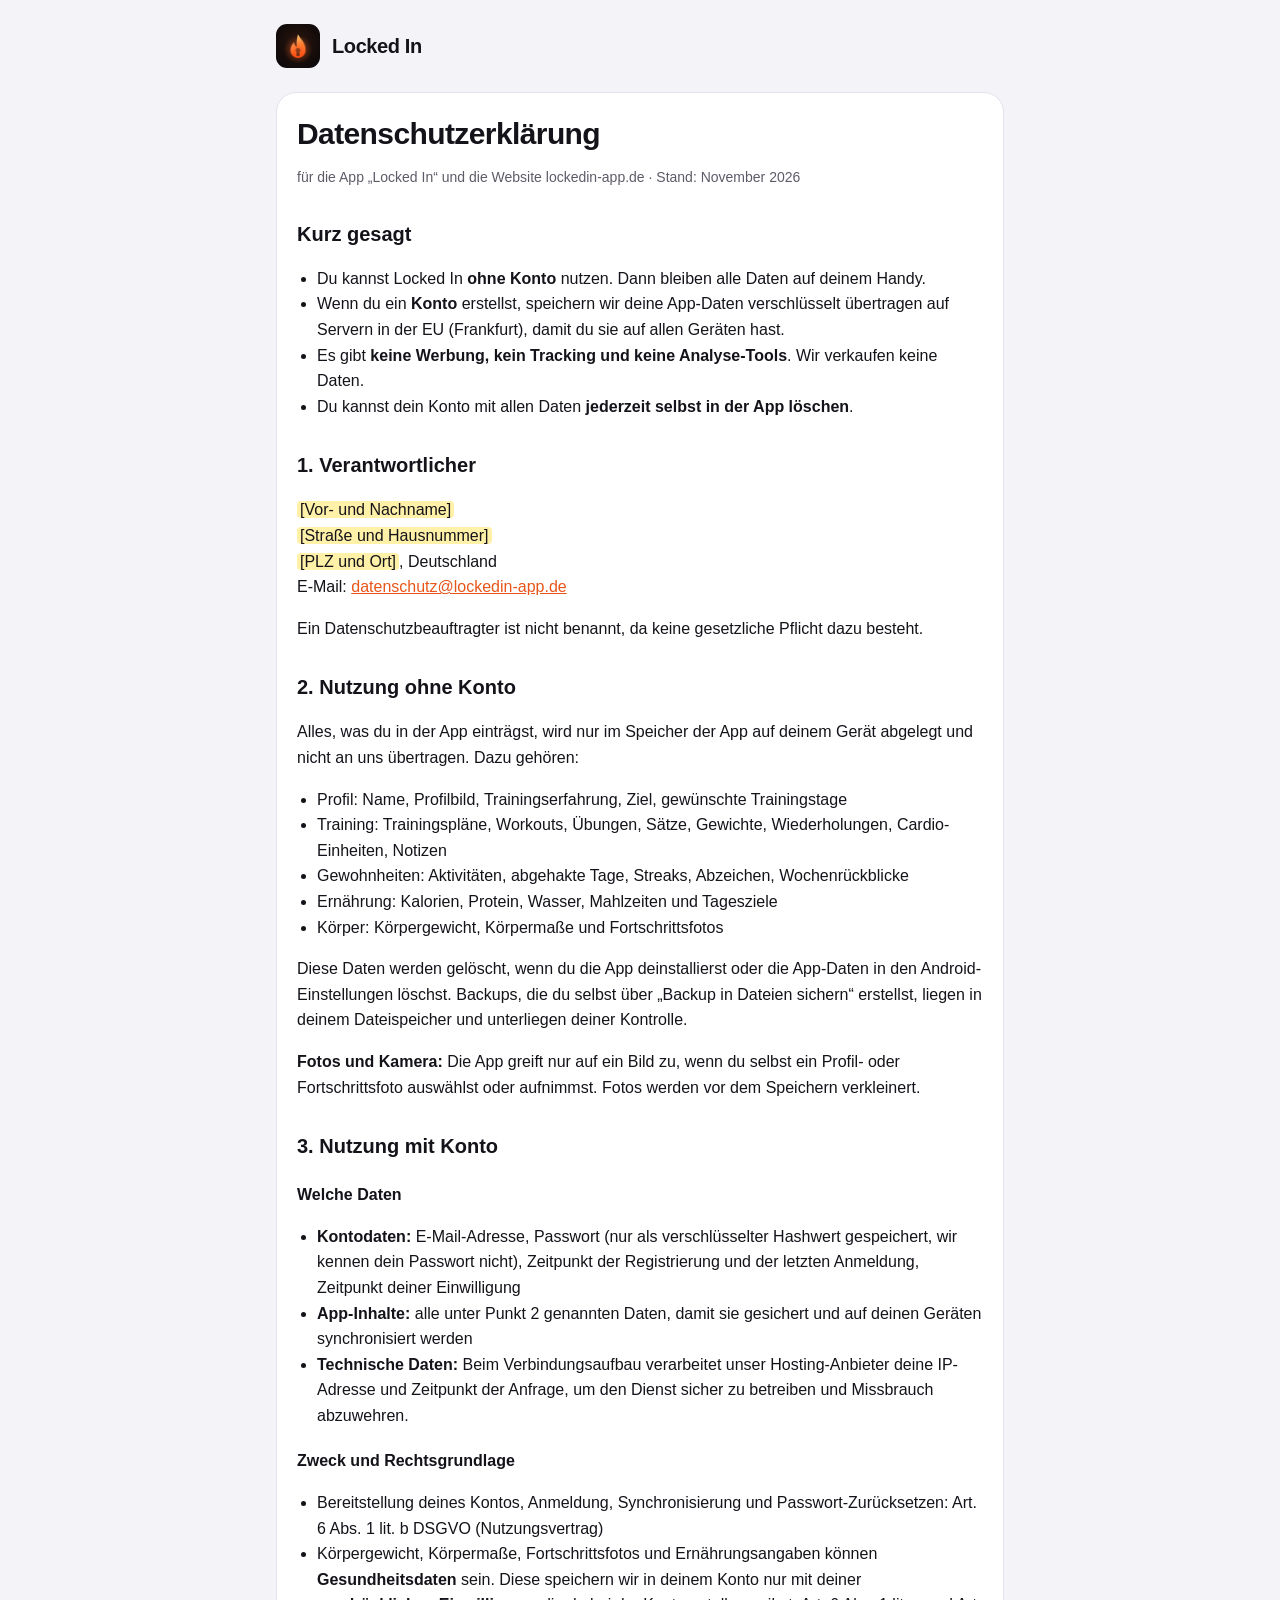
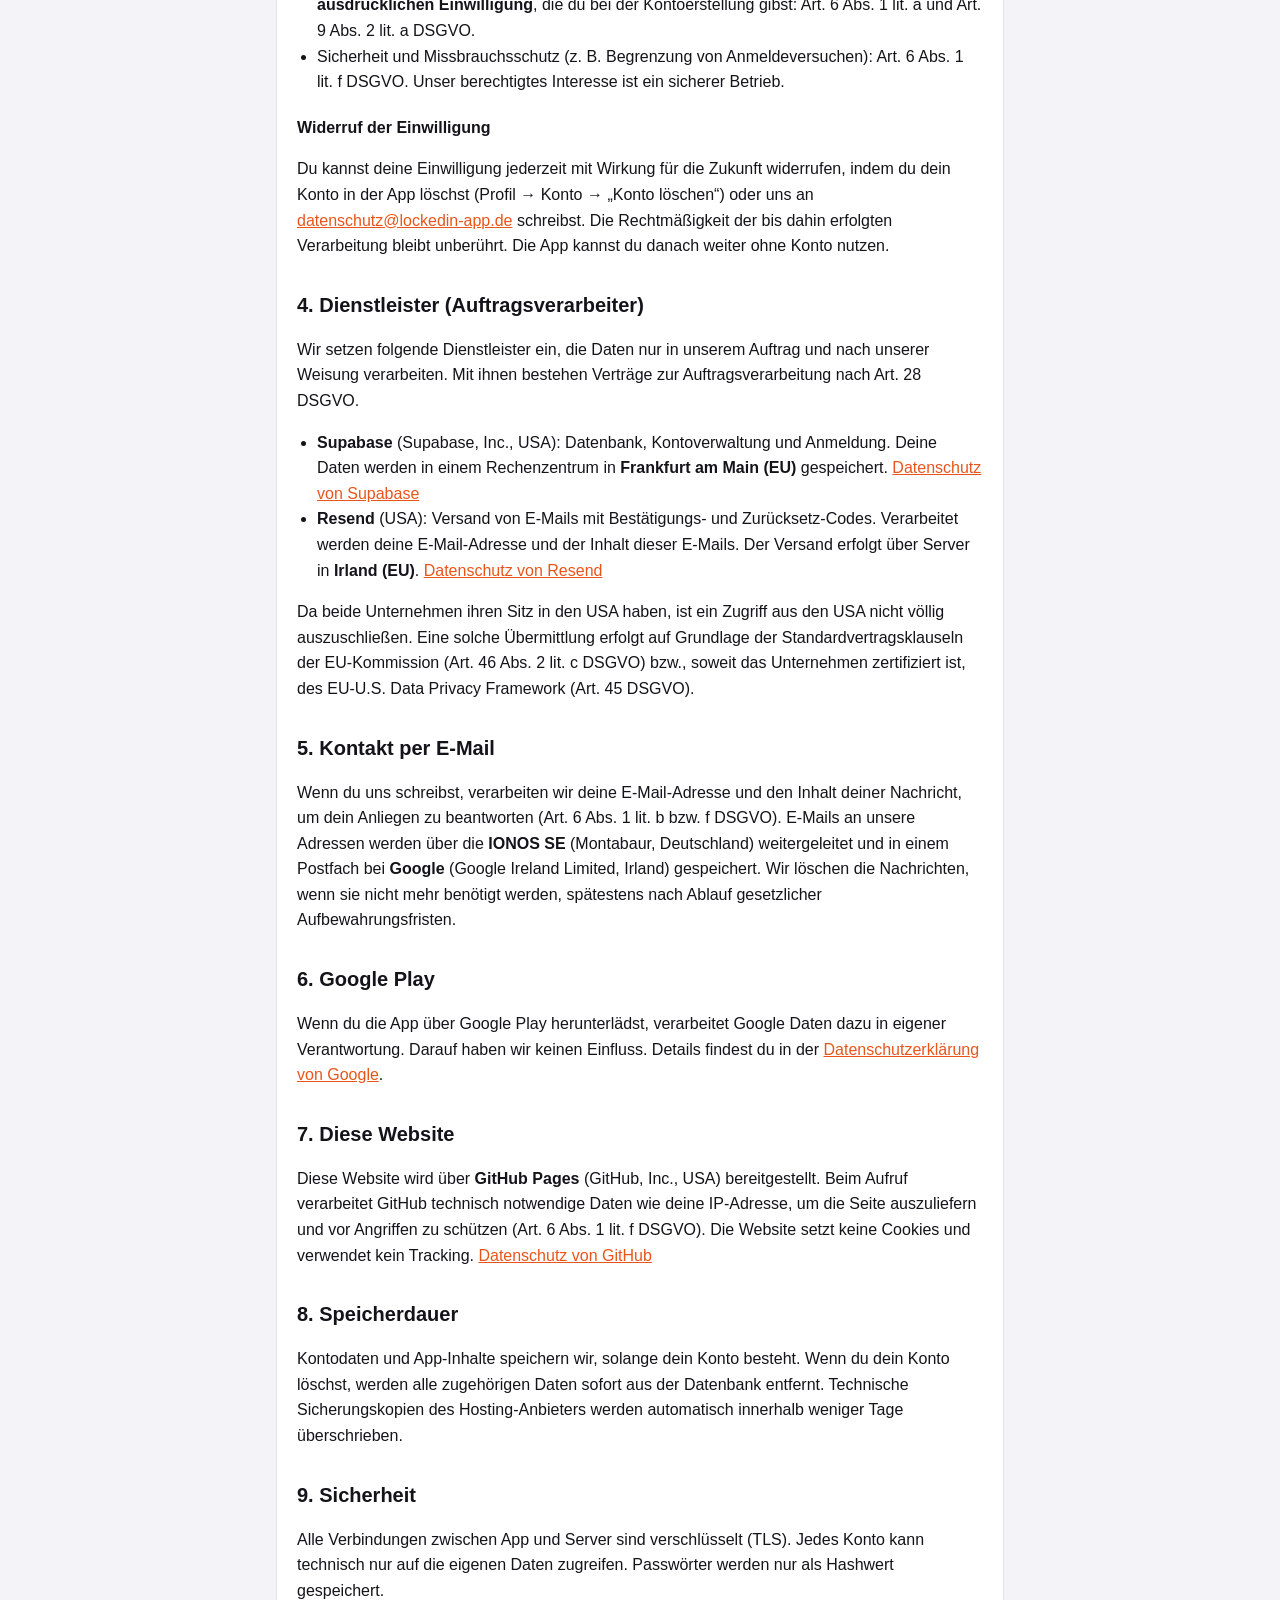
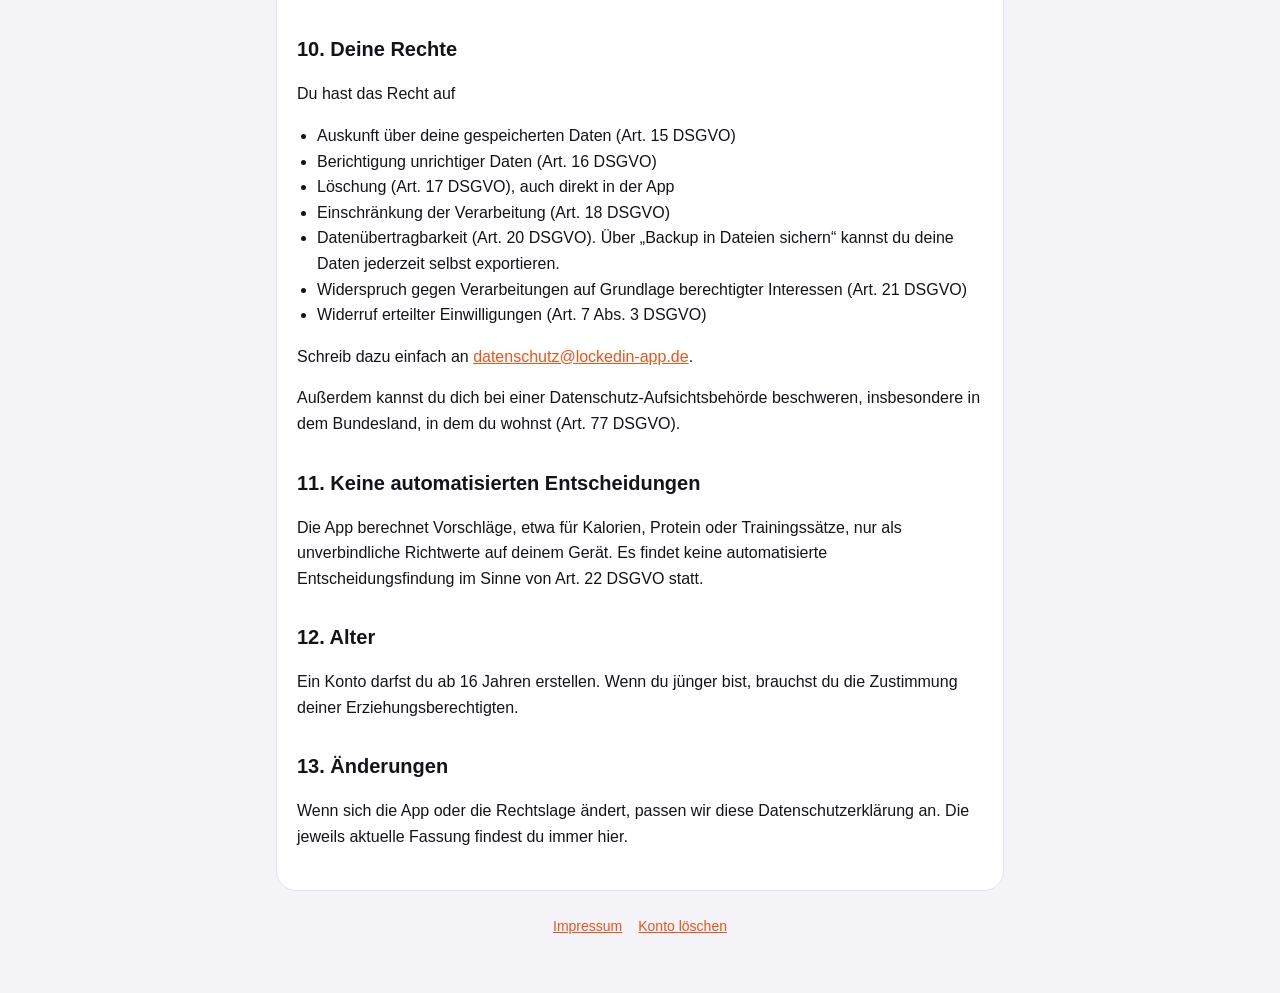
==== datenschutz/index.html @ aaf6aa4f "Add files via upload" ====
<!doctype html>
<html lang="de">
<head>
<meta charset="utf-8">
<meta name="viewport" content="width=device-width,initial-scale=1">
<title>Datenschutz · Locked In</title>
<link rel="icon" href="/icon.png">
<link rel="stylesheet" href="/style.css">
</head>
<body>
<div class="wrap">
<header><img src="/icon.png" alt=""><a href="/">Locked In</a></header>
<main>
  <h1>Datenschutzerklärung</h1>
  <p class="muted">für die App „Locked In“ und die Website lockedin-app.de · Stand: November 2026</p>

  <h2>Kurz gesagt</h2>
  <ul>
    <li>Du kannst Locked In <b>ohne Konto</b> nutzen. Dann bleiben alle Daten auf deinem Handy.</li>
    <li>Wenn du ein <b>Konto</b> erstellst, speichern wir deine App-Daten verschlüsselt übertragen auf Servern in der EU (Frankfurt), damit du sie auf allen Geräten hast.</li>
    <li>Es gibt <b>keine Werbung, kein Tracking und keine Analyse-Tools</b>. Wir verkaufen keine Daten.</li>
    <li>Du kannst dein Konto mit allen Daten <b>jederzeit selbst in der App löschen</b>.</li>
  </ul>

  <h2>1. Verantwortlicher</h2>
  <p>
    <mark>[Vor- und Nachname]</mark><br>
    <mark>[Straße und Hausnummer]</mark><br>
    <mark>[PLZ und Ort]</mark>, Deutschland<br>
    E-Mail: <a href="mailto:datenschutz@lockedin-app.de">datenschutz@lockedin-app.de</a>
  </p>
  <p>Ein Datenschutzbeauftragter ist nicht benannt, da keine gesetzliche Pflicht dazu besteht.</p>

  <h2>2. Nutzung ohne Konto</h2>
  <p>Alles, was du in der App einträgst, wird nur im Speicher der App auf deinem Gerät abgelegt und nicht an uns übertragen. Dazu gehören:</p>
  <ul>
    <li>Profil: Name, Profilbild, Trainingserfahrung, Ziel, gewünschte Trainingstage</li>
    <li>Training: Trainingspläne, Workouts, Übungen, Sätze, Gewichte, Wiederholungen, Cardio-Einheiten, Notizen</li>
    <li>Gewohnheiten: Aktivitäten, abgehakte Tage, Streaks, Abzeichen, Wochenrückblicke</li>
    <li>Ernährung: Kalorien, Protein, Wasser, Mahlzeiten und Tagesziele</li>
    <li>Körper: Körpergewicht, Körpermaße und Fortschrittsfotos</li>
  </ul>
  <p>Diese Daten werden gelöscht, wenn du die App deinstallierst oder die App-Daten in den Android-Einstellungen löschst. Backups, die du selbst über „Backup in Dateien sichern“ erstellst, liegen in deinem Dateispeicher und unterliegen deiner Kontrolle.</p>
  <p><b>Fotos und Kamera:</b> Die App greift nur auf ein Bild zu, wenn du selbst ein Profil- oder Fortschrittsfoto auswählst oder aufnimmst. Fotos werden vor dem Speichern verkleinert.</p>

  <h2>3. Nutzung mit Konto</h2>
  <h3>Welche Daten</h3>
  <ul>
    <li><b>Kontodaten:</b> E-Mail-Adresse, Passwort (nur als verschlüsselter Hashwert gespeichert, wir kennen dein Passwort nicht), Zeitpunkt der Registrierung und der letzten Anmeldung, Zeitpunkt deiner Einwilligung</li>
    <li><b>App-Inhalte:</b> alle unter Punkt 2 genannten Daten, damit sie gesichert und auf deinen Geräten synchronisiert werden</li>
    <li><b>Technische Daten:</b> Beim Verbindungsaufbau verarbeitet unser Hosting-Anbieter deine IP-Adresse und Zeitpunkt der Anfrage, um den Dienst sicher zu betreiben und Missbrauch abzuwehren.</li>
  </ul>
  <h3>Zweck und Rechtsgrundlage</h3>
  <ul>
    <li>Bereitstellung deines Kontos, Anmeldung, Synchronisierung und Passwort-Zurücksetzen: Art. 6 Abs. 1 lit. b DSGVO (Nutzungsvertrag)</li>
    <li>Körpergewicht, Körpermaße, Fortschrittsfotos und Ernährungsangaben können <b>Gesundheitsdaten</b> sein. Diese speichern wir in deinem Konto nur mit deiner <b>ausdrücklichen Einwilligung</b>, die du bei der Kontoerstellung gibst: Art. 6 Abs. 1 lit. a und Art. 9 Abs. 2 lit. a DSGVO.</li>
    <li>Sicherheit und Missbrauchsschutz (z. B. Begrenzung von Anmeldeversuchen): Art. 6 Abs. 1 lit. f DSGVO. Unser berechtigtes Interesse ist ein sicherer Betrieb.</li>
  </ul>
  <h3>Widerruf der Einwilligung</h3>
  <p>Du kannst deine Einwilligung jederzeit mit Wirkung für die Zukunft widerrufen, indem du dein Konto in der App löschst (Profil → Konto → „Konto löschen“) oder uns an <a href="mailto:datenschutz@lockedin-app.de">datenschutz@lockedin-app.de</a> schreibst. Die Rechtmäßigkeit der bis dahin erfolgten Verarbeitung bleibt unberührt. Die App kannst du danach weiter ohne Konto nutzen.</p>

  <h2>4. Dienstleister (Auftragsverarbeiter)</h2>
  <p>Wir setzen folgende Dienstleister ein, die Daten nur in unserem Auftrag und nach unserer Weisung verarbeiten. Mit ihnen bestehen Verträge zur Auftragsverarbeitung nach Art. 28 DSGVO.</p>
  <ul>
    <li><b>Supabase</b> (Supabase, Inc., USA): Datenbank, Kontoverwaltung und Anmeldung. Deine Daten werden in einem Rechenzentrum in <b>Frankfurt am Main (EU)</b> gespeichert. <a href="https://supabase.com/privacy" target="_blank" rel="noopener">Datenschutz von Supabase</a></li>
    <li><b>Resend</b> (USA): Versand von E-Mails mit Bestätigungs- und Zurücksetz-Codes. Verarbeitet werden deine E-Mail-Adresse und der Inhalt dieser E-Mails. Der Versand erfolgt über Server in <b>Irland (EU)</b>. <a href="https://resend.com/legal/privacy-policy" target="_blank" rel="noopener">Datenschutz von Resend</a></li>
  </ul>
  <p>Da beide Unternehmen ihren Sitz in den USA haben, ist ein Zugriff aus den USA nicht völlig auszuschließen. Eine solche Übermittlung erfolgt auf Grundlage der Standardvertragsklauseln der EU-Kommission (Art. 46 Abs. 2 lit. c DSGVO) bzw., soweit das Unternehmen zertifiziert ist, des EU-U.S. Data Privacy Framework (Art. 45 DSGVO).</p>

  <h2>5. Kontakt per E-Mail</h2>
  <p>Wenn du uns schreibst, verarbeiten wir deine E-Mail-Adresse und den Inhalt deiner Nachricht, um dein Anliegen zu beantworten (Art. 6 Abs. 1 lit. b bzw. f DSGVO). E-Mails an unsere Adressen werden über die <b>IONOS SE</b> (Montabaur, Deutschland) weitergeleitet und in einem Postfach bei <b>Google</b> (Google Ireland Limited, Irland) gespeichert. Wir löschen die Nachrichten, wenn sie nicht mehr benötigt werden, spätestens nach Ablauf gesetzlicher Aufbewahrungsfristen.</p>

  <h2>6. Google Play</h2>
  <p>Wenn du die App über Google Play herunterlädst, verarbeitet Google Daten dazu in eigener Verantwortung. Darauf haben wir keinen Einfluss. Details findest du in der <a href="https://policies.google.com/privacy" target="_blank" rel="noopener">Datenschutzerklärung von Google</a>.</p>

  <h2>7. Diese Website</h2>
  <p>Diese Website wird über <b>GitHub Pages</b> (GitHub, Inc., USA) bereitgestellt. Beim Aufruf verarbeitet GitHub technisch notwendige Daten wie deine IP-Adresse, um die Seite auszuliefern und vor Angriffen zu schützen (Art. 6 Abs. 1 lit. f DSGVO). Die Website setzt keine Cookies und verwendet kein Tracking. <a href="https://docs.github.com/de/site-policy/privacy-policies/github-general-privacy-statement" target="_blank" rel="noopener">Datenschutz von GitHub</a></p>

  <h2>8. Speicherdauer</h2>
  <p>Kontodaten und App-Inhalte speichern wir, solange dein Konto besteht. Wenn du dein Konto löschst, werden alle zugehörigen Daten sofort aus der Datenbank entfernt. Technische Sicherungskopien des Hosting-Anbieters werden automatisch innerhalb weniger Tage überschrieben.</p>

  <h2>9. Sicherheit</h2>
  <p>Alle Verbindungen zwischen App und Server sind verschlüsselt (TLS). Jedes Konto kann technisch nur auf die eigenen Daten zugreifen. Passwörter werden nur als Hashwert gespeichert.</p>

  <h2>10. Deine Rechte</h2>
  <p>Du hast das Recht auf</p>
  <ul>
    <li>Auskunft über deine gespeicherten Daten (Art. 15 DSGVO)</li>
    <li>Berichtigung unrichtiger Daten (Art. 16 DSGVO)</li>
    <li>Löschung (Art. 17 DSGVO), auch direkt in der App</li>
    <li>Einschränkung der Verarbeitung (Art. 18 DSGVO)</li>
    <li>Datenübertragbarkeit (Art. 20 DSGVO). Über „Backup in Dateien sichern“ kannst du deine Daten jederzeit selbst exportieren.</li>
    <li>Widerspruch gegen Verarbeitungen auf Grundlage berechtigter Interessen (Art. 21 DSGVO)</li>
    <li>Widerruf erteilter Einwilligungen (Art. 7 Abs. 3 DSGVO)</li>
  </ul>
  <p>Schreib dazu einfach an <a href="mailto:datenschutz@lockedin-app.de">datenschutz@lockedin-app.de</a>.</p>
  <p>Außerdem kannst du dich bei einer Datenschutz-Aufsichtsbehörde beschweren, insbesondere in dem Bundesland, in dem du wohnst (Art. 77 DSGVO).</p>

  <h2>11. Keine automatisierten Entscheidungen</h2>
  <p>Die App berechnet Vorschläge, etwa für Kalorien, Protein oder Trainingssätze, nur als unverbindliche Richtwerte auf deinem Gerät. Es findet keine automatisierte Entscheidungsfindung im Sinne von Art. 22 DSGVO statt.</p>

  <h2>12. Alter</h2>
  <p>Ein Konto darfst du ab 16 Jahren erstellen. Wenn du jünger bist, brauchst du die Zustimmung deiner Erziehungsberechtigten.</p>

  <h2>13. Änderungen</h2>
  <p>Wenn sich die App oder die Rechtslage ändert, passen wir diese Datenschutzerklärung an. Die jeweils aktuelle Fassung findest du immer hier.</p>
</main>
<footer><a href="/impressum/">Impressum</a><a href="/konto-loeschen/">Konto löschen</a></footer>
</div>
</body>
</html>
---- style.css ----
:root{--bg:#f4f3f7;--card:#ffffff;--fg:#14131a;--muted:#5d5b68;--tint:#e8551a;--line:#e4e2ea;--mark:#fff1a8}
@media (prefers-color-scheme:dark){:root{--bg:#08070d;--card:#15141c;--fg:#f4f4f7;--muted:#a6a4b2;--tint:#ff7a45;--line:#2a2833;--mark:#5a4a00}}
*{box-sizing:border-box}
html{-webkit-text-size-adjust:100%}
body{margin:0;background:var(--bg);color:var(--fg);font:16px/1.6 -apple-system,BlinkMacSystemFont,"Segoe UI",Roboto,Helvetica,Arial,sans-serif}
.wrap{max-width:760px;margin:0 auto;padding:24px 16px 56px}
header{display:flex;align-items:center;gap:12px;margin-bottom:24px}
header img{width:44px;height:44px;border-radius:11px}
header a{color:inherit;text-decoration:none;font-weight:800;font-size:20px;letter-spacing:-.02em}
main{background:var(--card);border:1px solid var(--line);border-radius:20px;padding:24px 20px}
h1{font-size:30px;line-height:1.15;letter-spacing:-.02em;margin:0 0 6px}
h2{font-size:20px;margin:30px 0 8px}
h3{font-size:16px;margin:20px 0 4px}
p,li{color:var(--fg)}
.muted{color:var(--muted);font-size:14px}
a{color:var(--tint)}
ul{padding-left:20px}
mark{background:var(--mark);color:inherit;padding:0 3px;border-radius:4px}
.btn{display:inline-block;background:linear-gradient(135deg,#ff8a3d,#ff5a1f);color:#fff;text-decoration:none;font-weight:700;padding:12px 20px;border-radius:999px;margin:4px 0}
.grid{display:grid;gap:12px;margin-top:18px}
.grid a{display:block;padding:16px;border:1px solid var(--line);border-radius:14px;text-decoration:none;color:inherit}
.grid a b{display:block;color:var(--tint)}
footer{margin-top:24px;text-align:center;font-size:14px}
footer a{margin:0 8px}
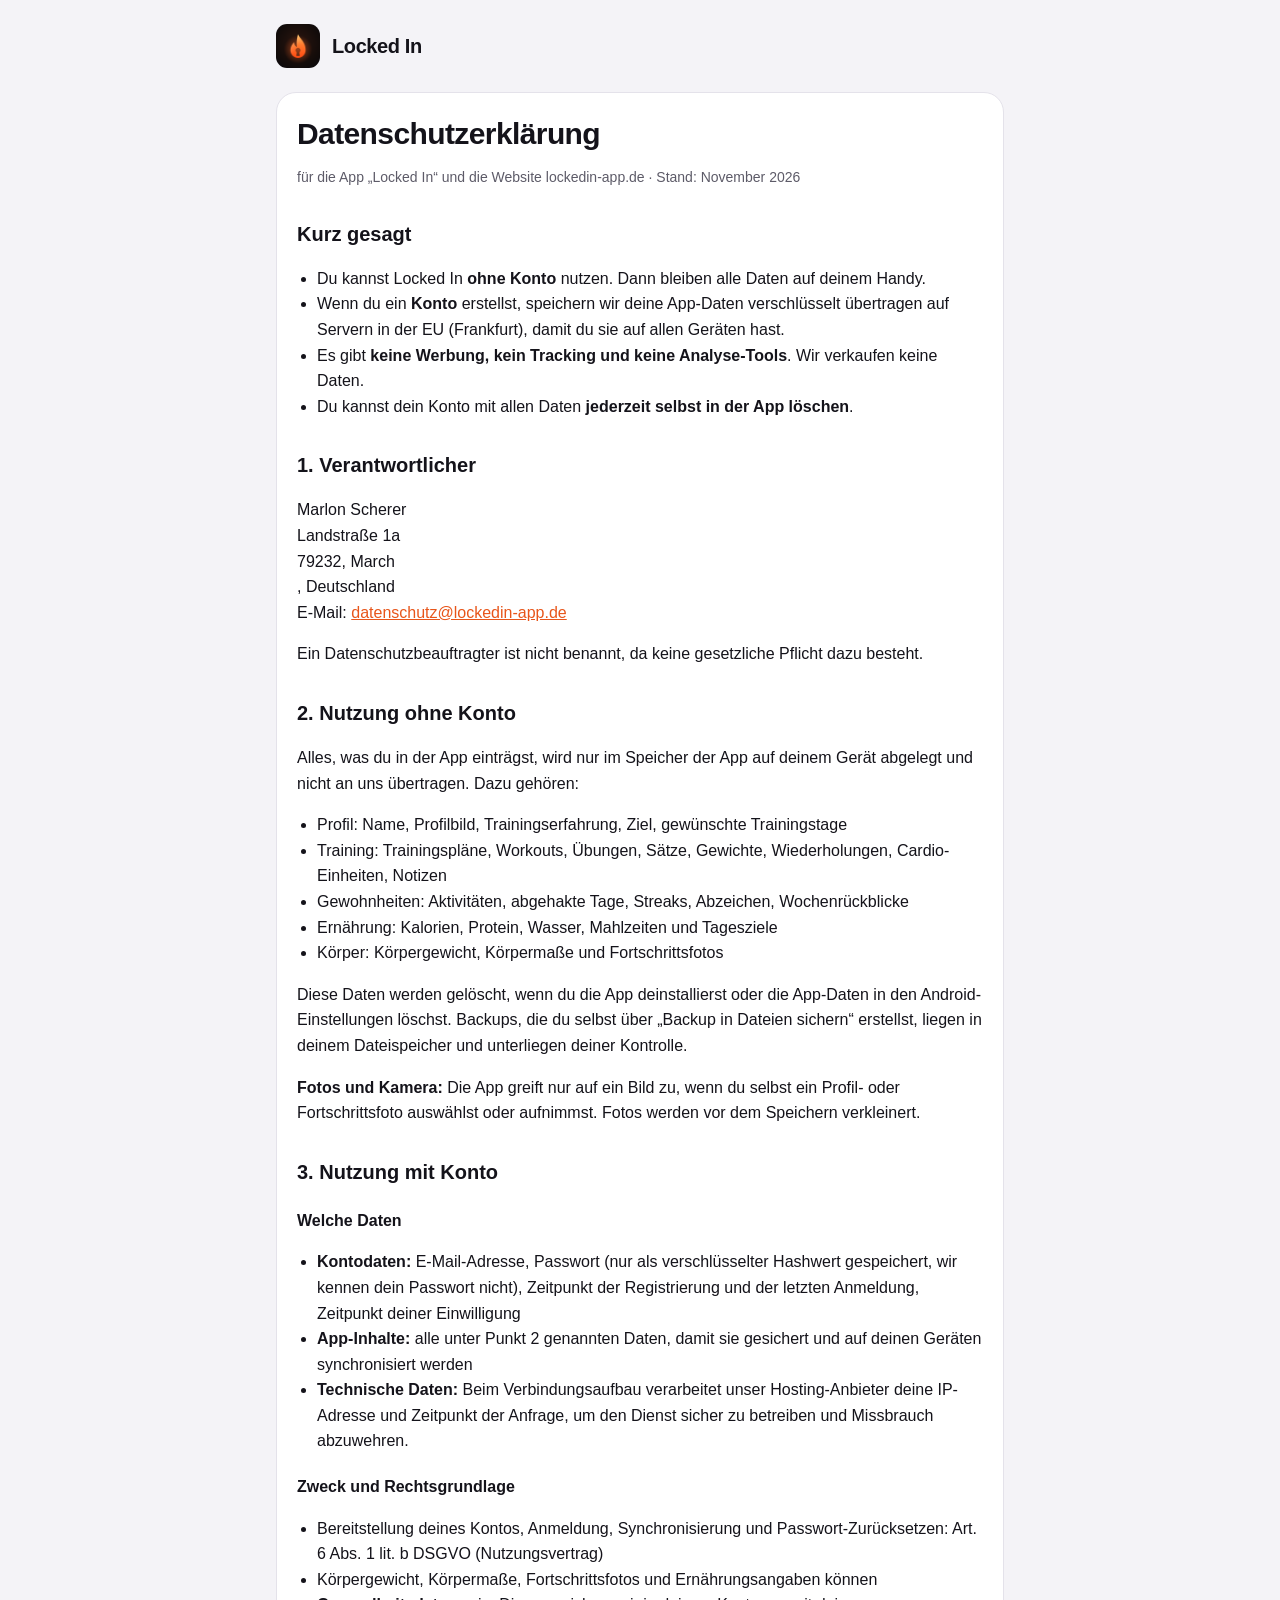
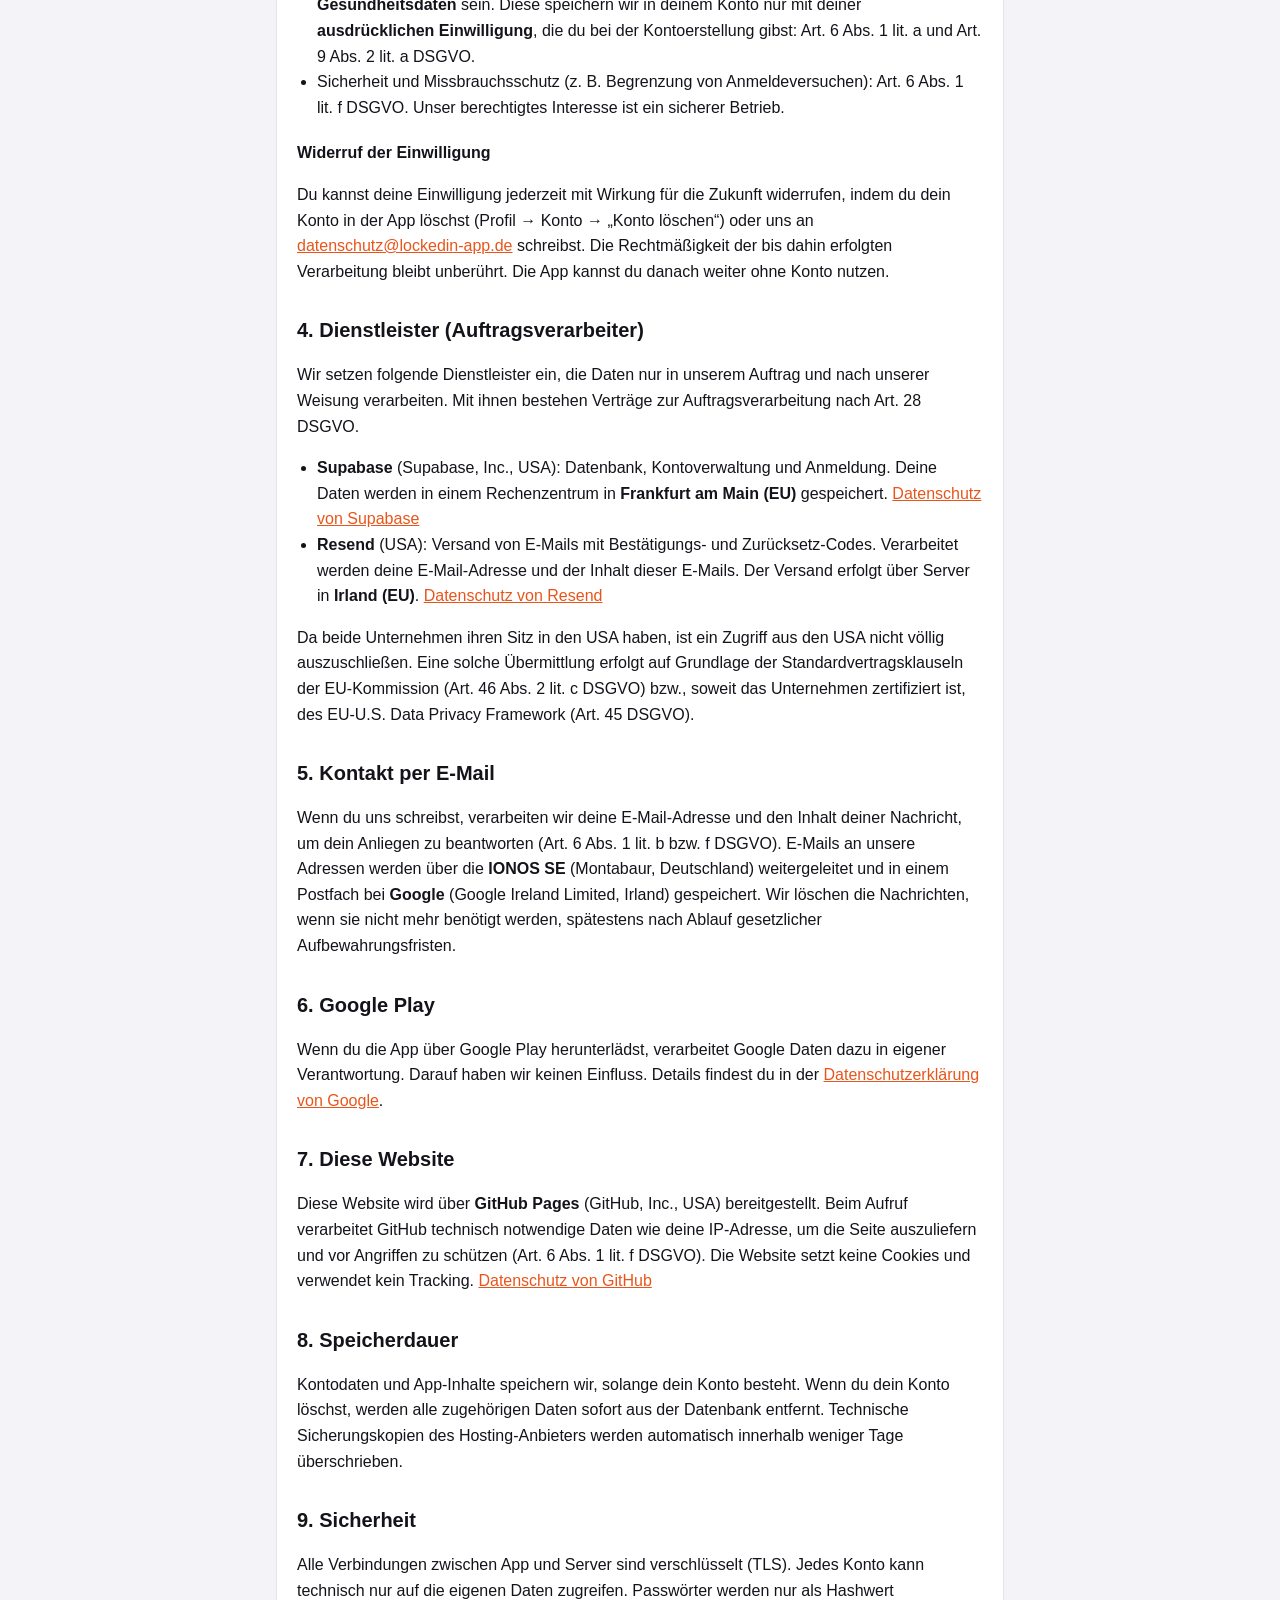
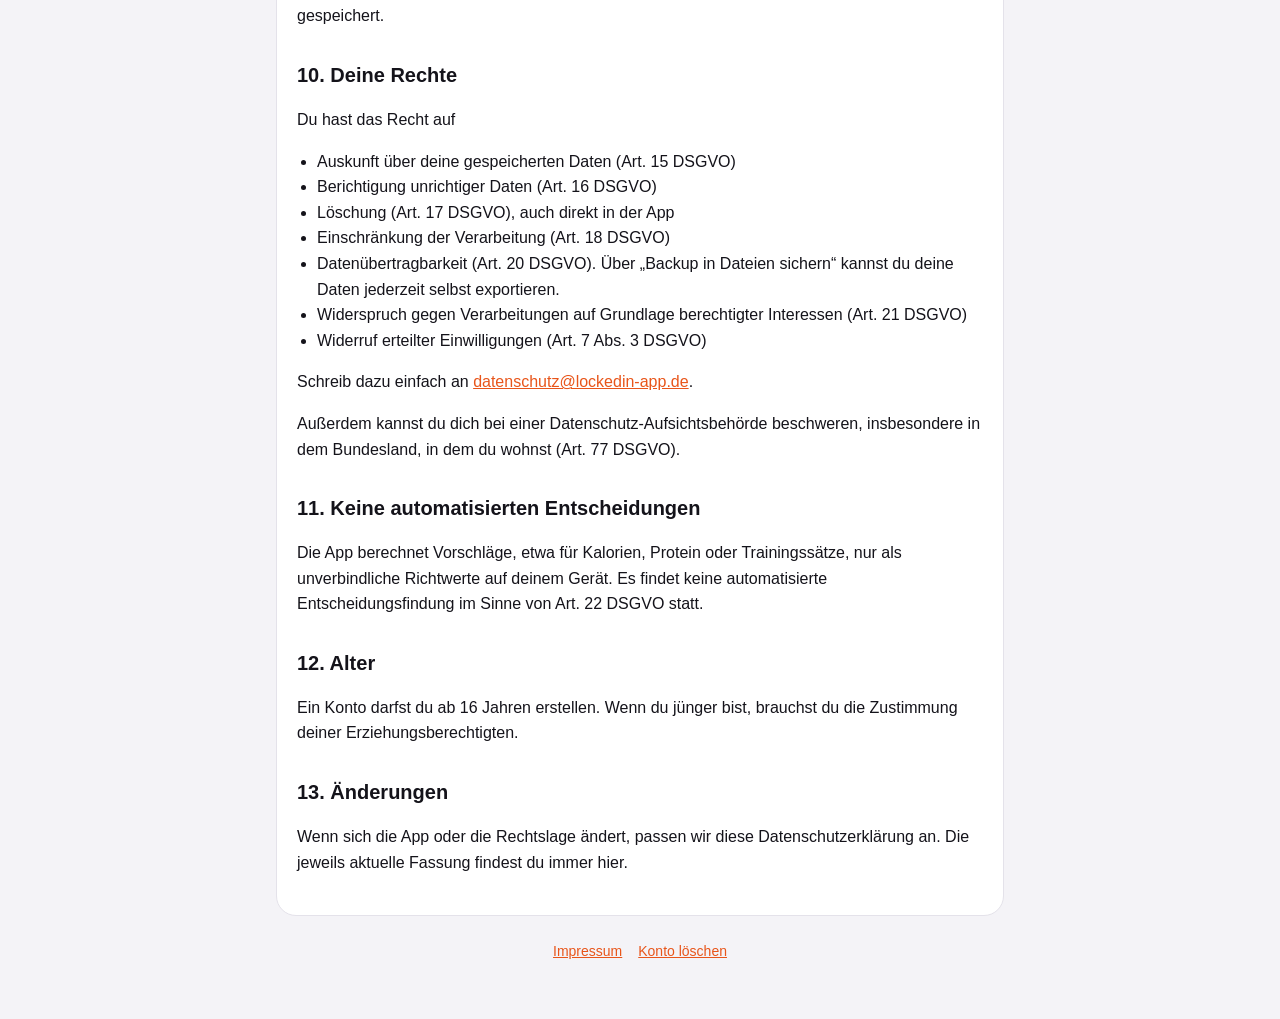
==== commit d0e0ef28: "Update responsible person's contact information" ====
--- a/datenschutz/index.html
+++ b/datenschutz/index.html
@@ -24,9 +24,10 @@
 
   <h2>1. Verantwortlicher</h2>
   <p>
-    <mark>[Vor- und Nachname]</mark><br>
-    <mark>[Straße und Hausnummer]</mark><br>
-    <mark>[PLZ und Ort]</mark>, Deutschland<br>
+    Marlon Scherer<br>
+ Landstraße 1a<br>
+79232, March<br>
+, Deutschland<br>
     E-Mail: <a href="mailto:datenschutz@lockedin-app.de">datenschutz@lockedin-app.de</a>
   </p>
   <p>Ein Datenschutzbeauftragter ist nicht benannt, da keine gesetzliche Pflicht dazu besteht.</p>
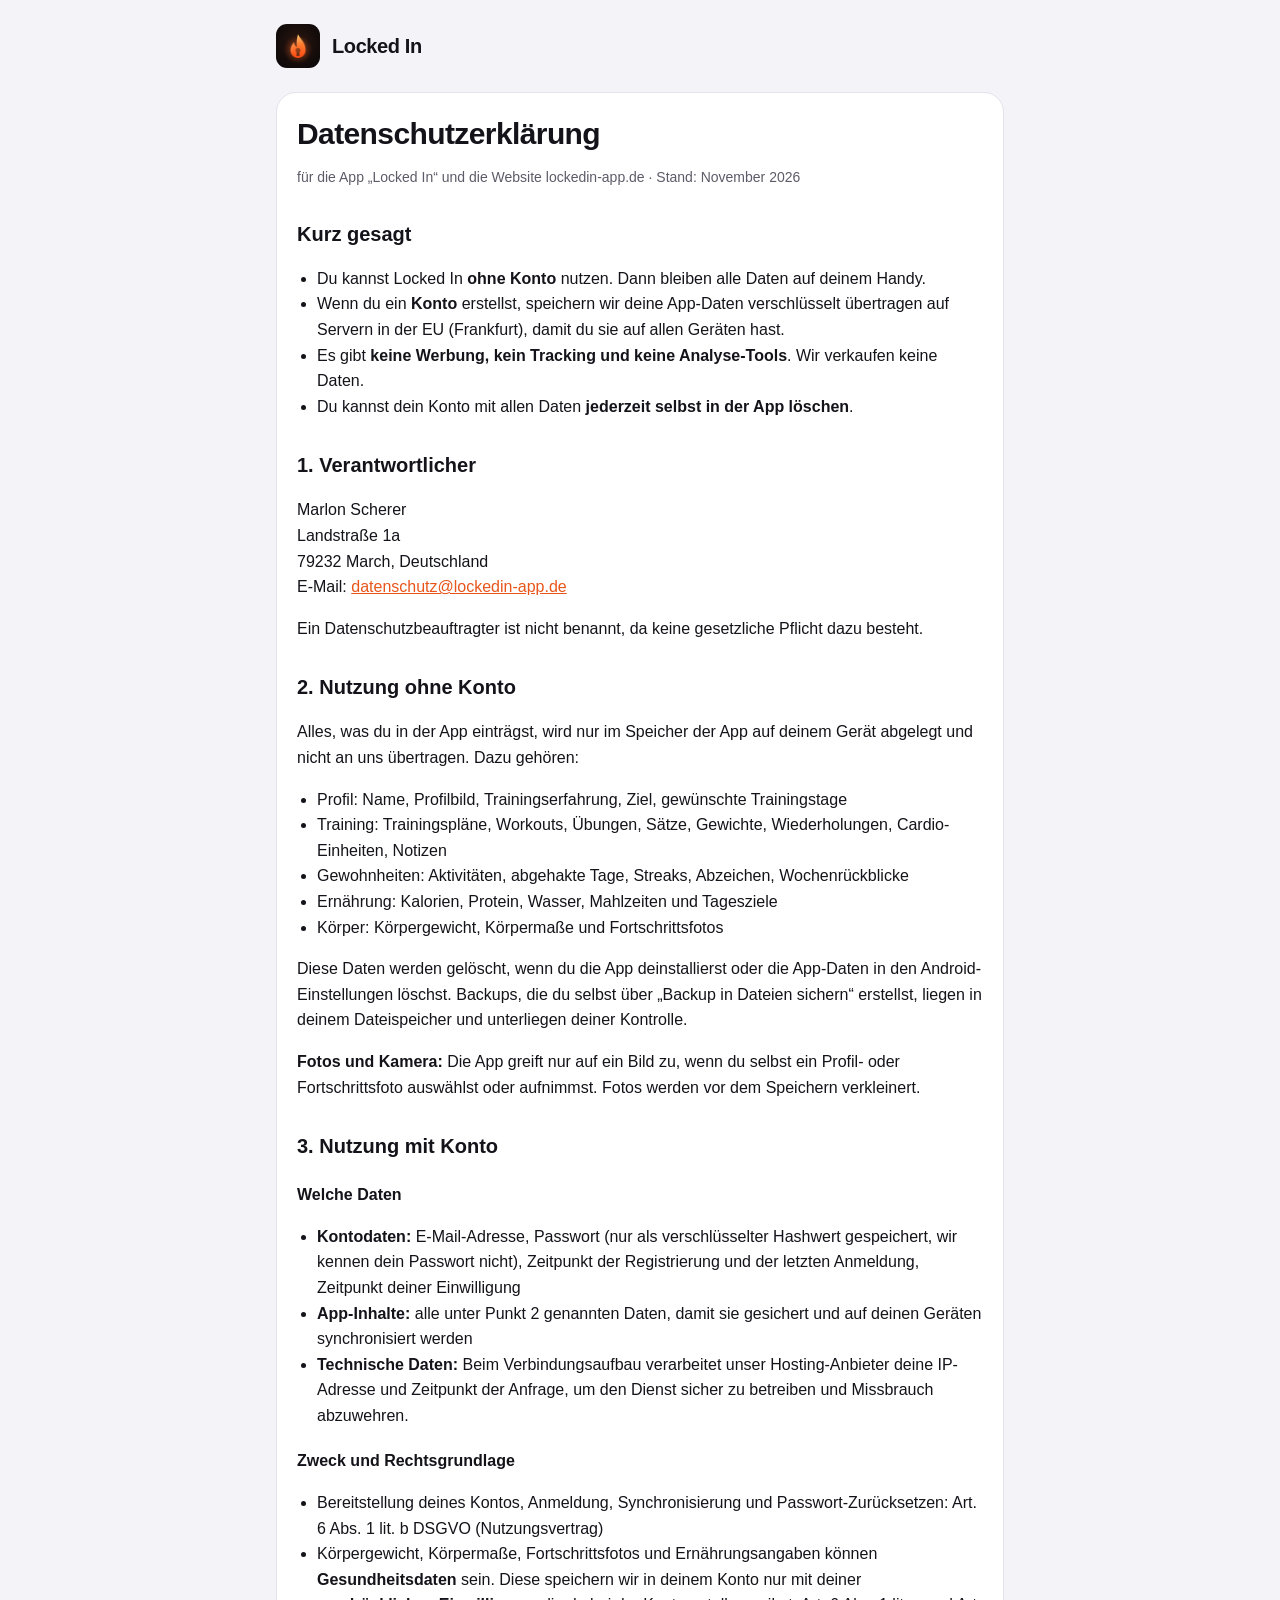
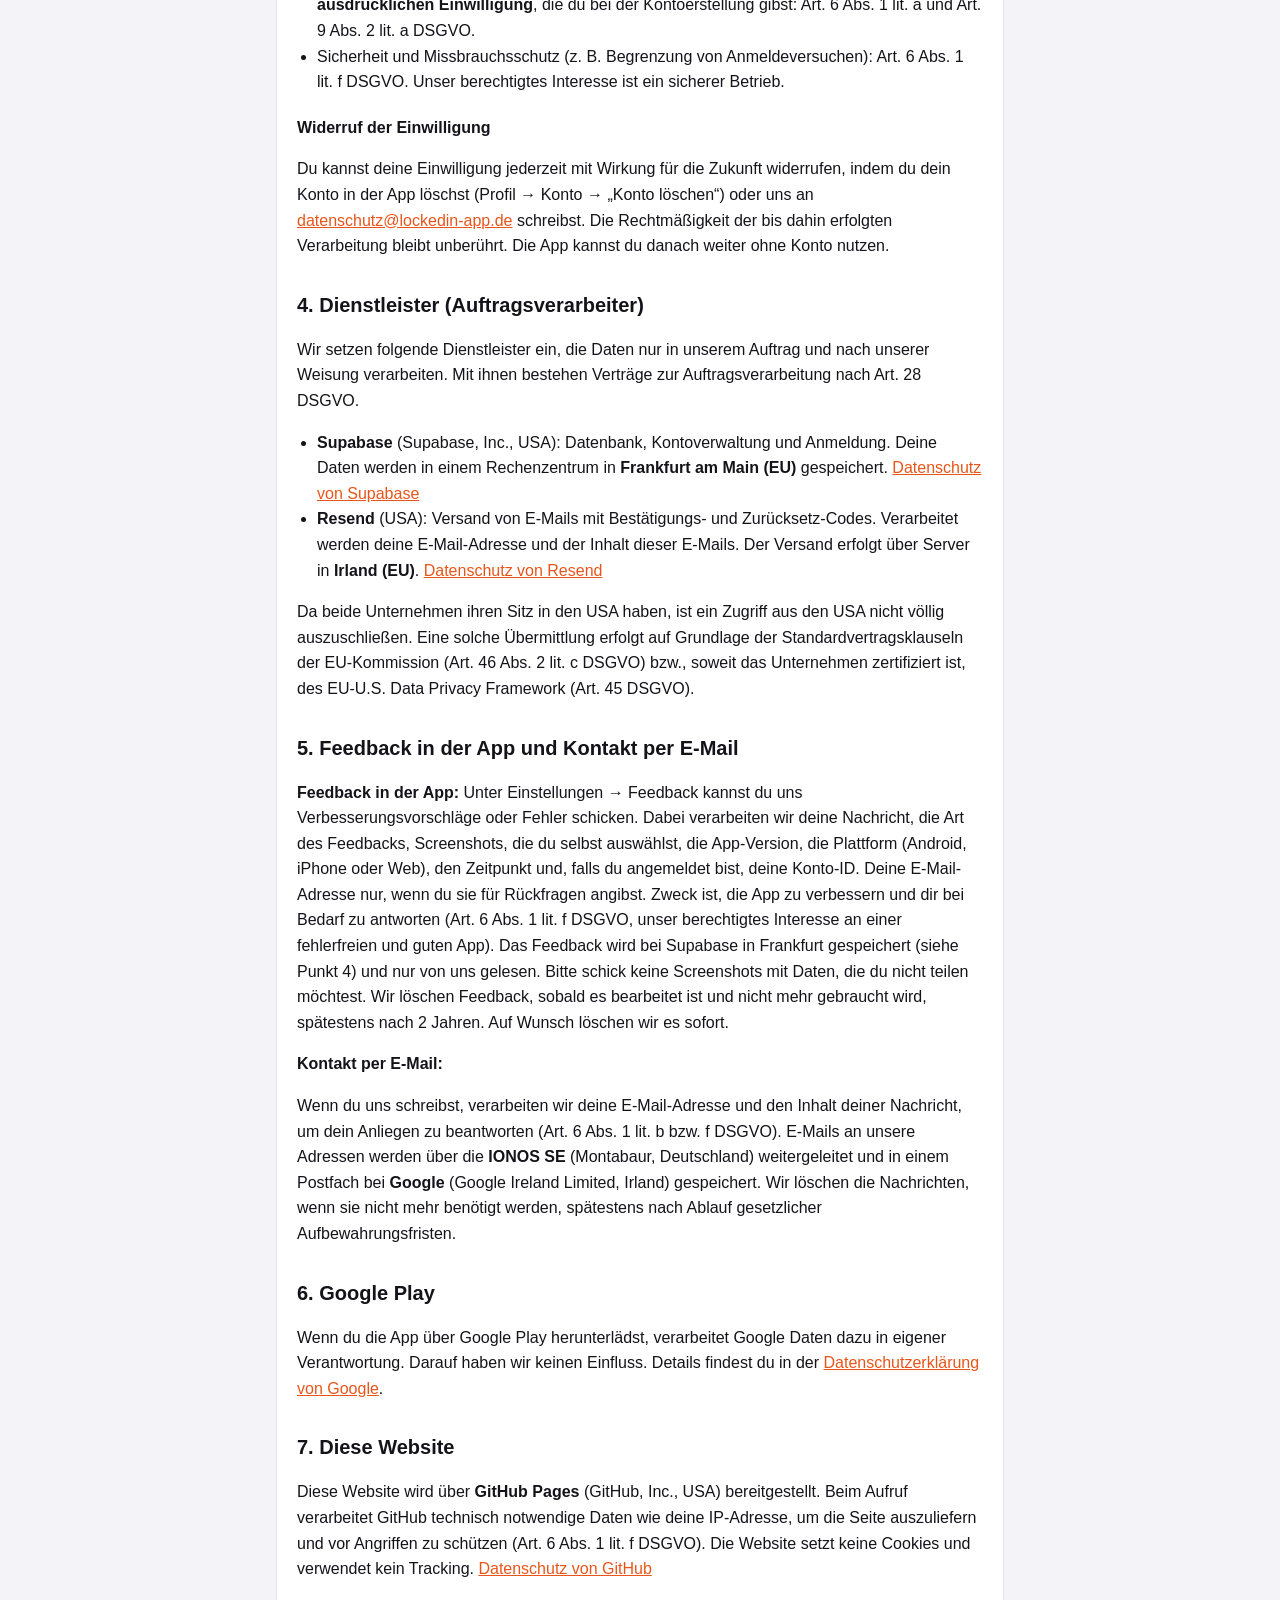
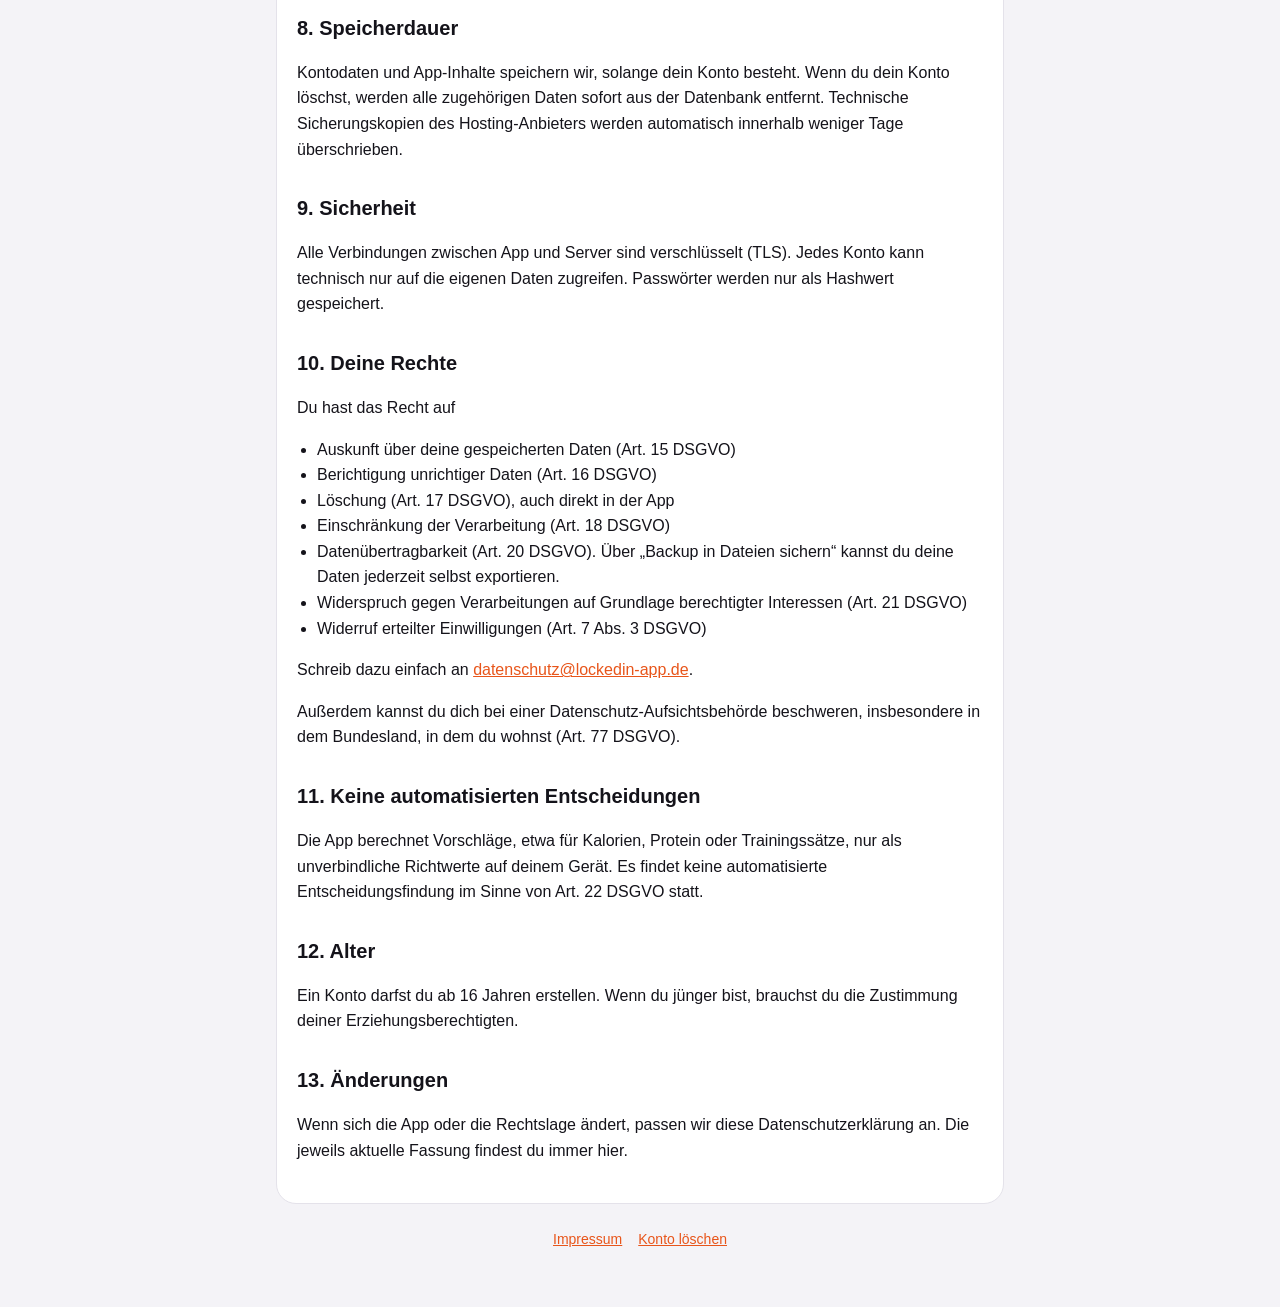
==== commit 1ecd2df7: "Add files via upload" ====
--- a/datenschutz/index.html
+++ b/datenschutz/index.html
@@ -25,9 +25,8 @@
   <h2>1. Verantwortlicher</h2>
   <p>
     Marlon Scherer<br>
- Landstraße 1a<br>
-79232, March<br>
-, Deutschland<br>
+    Landstraße 1a<br>
+    79232 March, Deutschland<br>
     E-Mail: <a href="mailto:datenschutz@lockedin-app.de">datenschutz@lockedin-app.de</a>
   </p>
   <p>Ein Datenschutzbeauftragter ist nicht benannt, da keine gesetzliche Pflicht dazu besteht.</p>
@@ -68,7 +67,9 @@
   </ul>
   <p>Da beide Unternehmen ihren Sitz in den USA haben, ist ein Zugriff aus den USA nicht völlig auszuschließen. Eine solche Übermittlung erfolgt auf Grundlage der Standardvertragsklauseln der EU-Kommission (Art. 46 Abs. 2 lit. c DSGVO) bzw., soweit das Unternehmen zertifiziert ist, des EU-U.S. Data Privacy Framework (Art. 45 DSGVO).</p>
 
-  <h2>5. Kontakt per E-Mail</h2>
+  <h2>5. Feedback in der App und Kontakt per E-Mail</h2>
+  <p><b>Feedback in der App:</b> Unter Einstellungen → Feedback kannst du uns Verbesserungsvorschläge oder Fehler schicken. Dabei verarbeiten wir deine Nachricht, die Art des Feedbacks, Screenshots, die du selbst auswählst, die App-Version, die Plattform (Android, iPhone oder Web), den Zeitpunkt und, falls du angemeldet bist, deine Konto-ID. Deine E-Mail-Adresse nur, wenn du sie für Rückfragen angibst. Zweck ist, die App zu verbessern und dir bei Bedarf zu antworten (Art. 6 Abs. 1 lit. f DSGVO, unser berechtigtes Interesse an einer fehlerfreien und guten App). Das Feedback wird bei Supabase in Frankfurt gespeichert (siehe Punkt 4) und nur von uns gelesen. Bitte schick keine Screenshots mit Daten, die du nicht teilen möchtest. Wir löschen Feedback, sobald es bearbeitet ist und nicht mehr gebraucht wird, spätestens nach 2 Jahren. Auf Wunsch löschen wir es sofort.</p>
+  <p><b>Kontakt per E-Mail:</b></p>
   <p>Wenn du uns schreibst, verarbeiten wir deine E-Mail-Adresse und den Inhalt deiner Nachricht, um dein Anliegen zu beantworten (Art. 6 Abs. 1 lit. b bzw. f DSGVO). E-Mails an unsere Adressen werden über die <b>IONOS SE</b> (Montabaur, Deutschland) weitergeleitet und in einem Postfach bei <b>Google</b> (Google Ireland Limited, Irland) gespeichert. Wir löschen die Nachrichten, wenn sie nicht mehr benötigt werden, spätestens nach Ablauf gesetzlicher Aufbewahrungsfristen.</p>
 
   <h2>6. Google Play</h2>
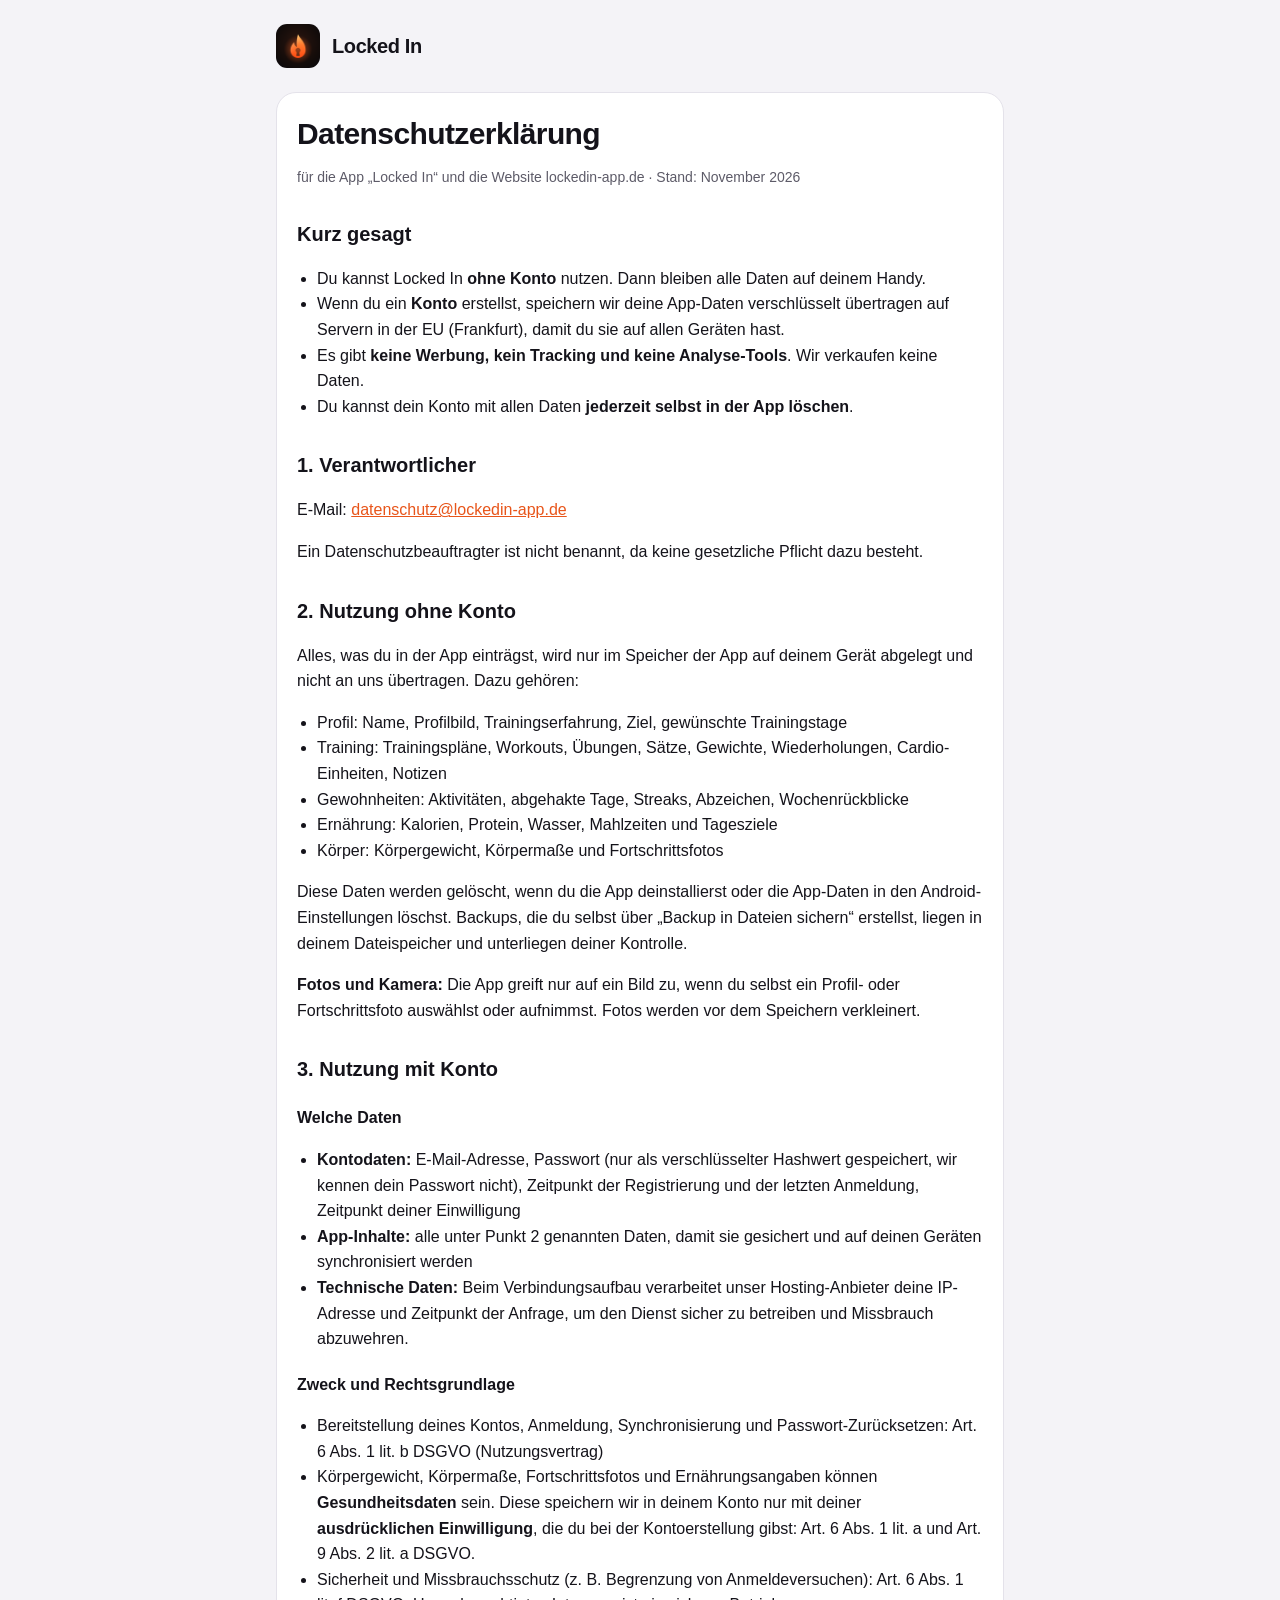
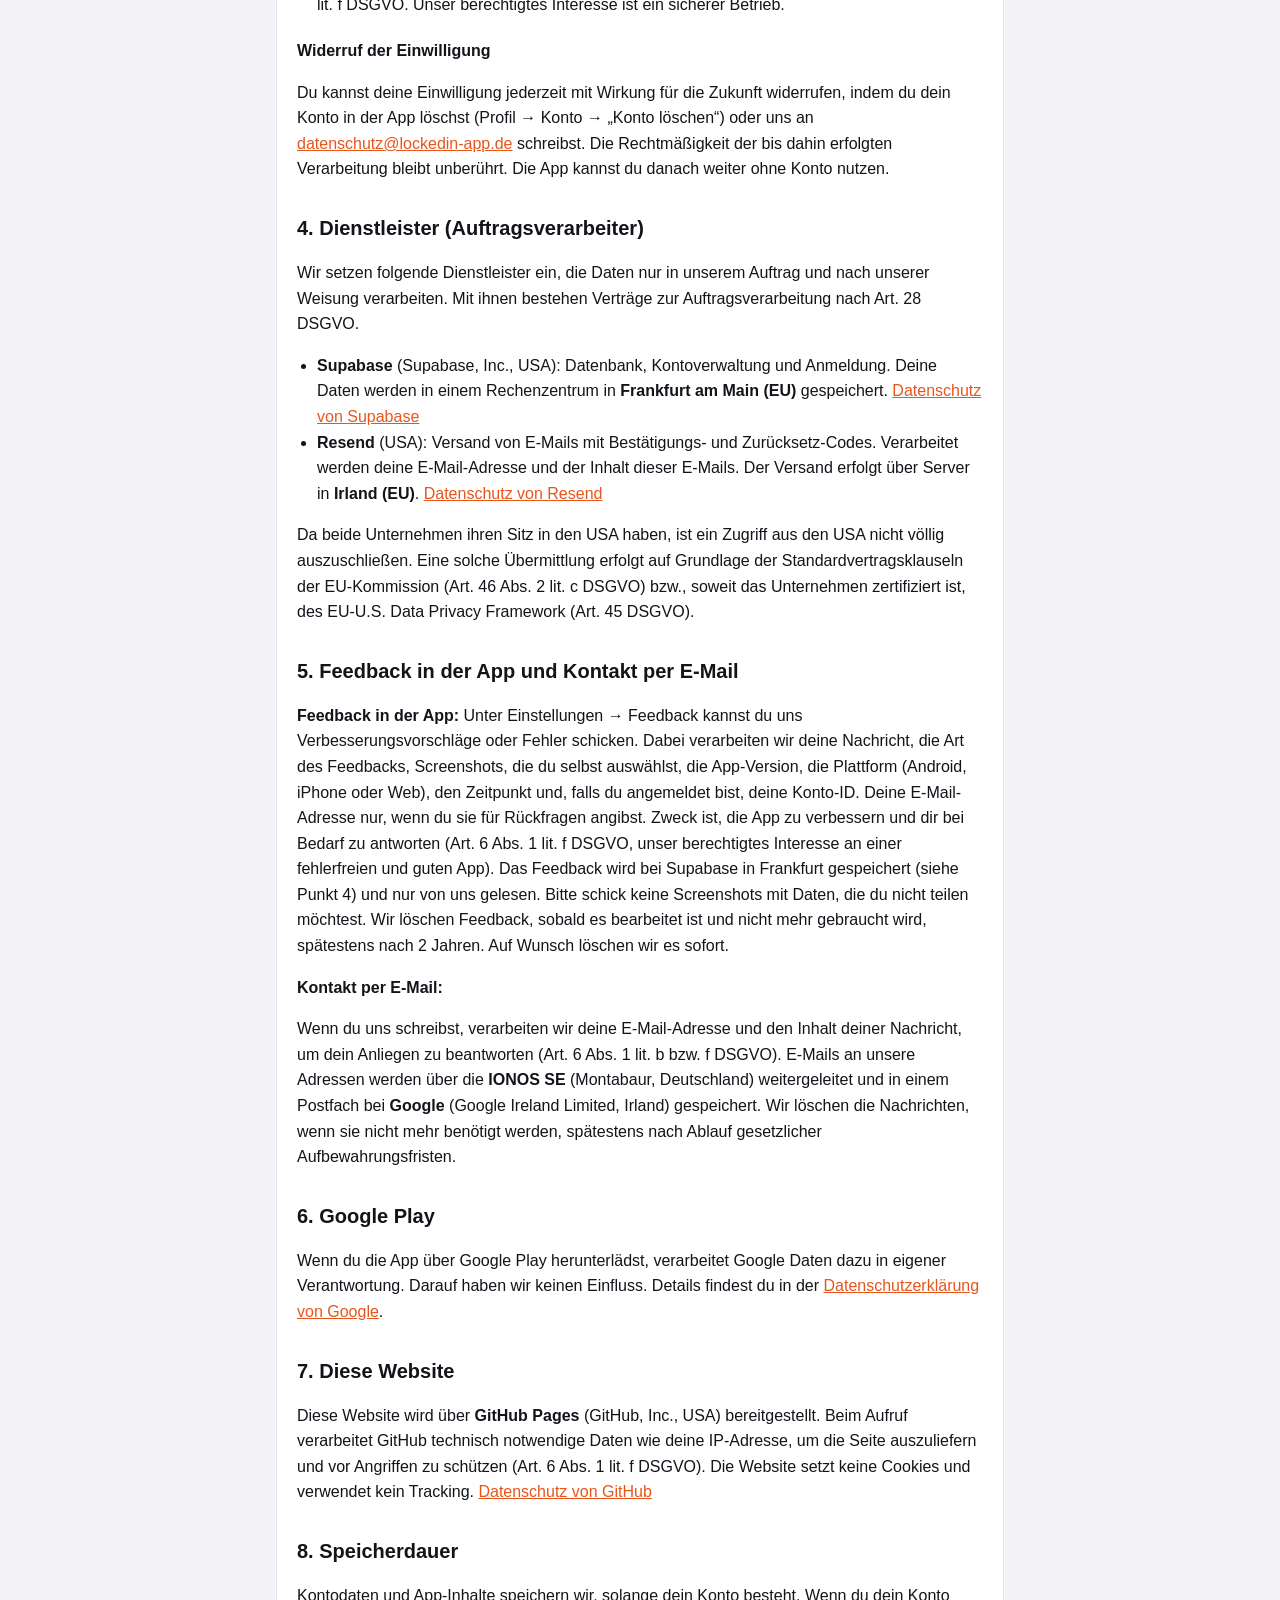
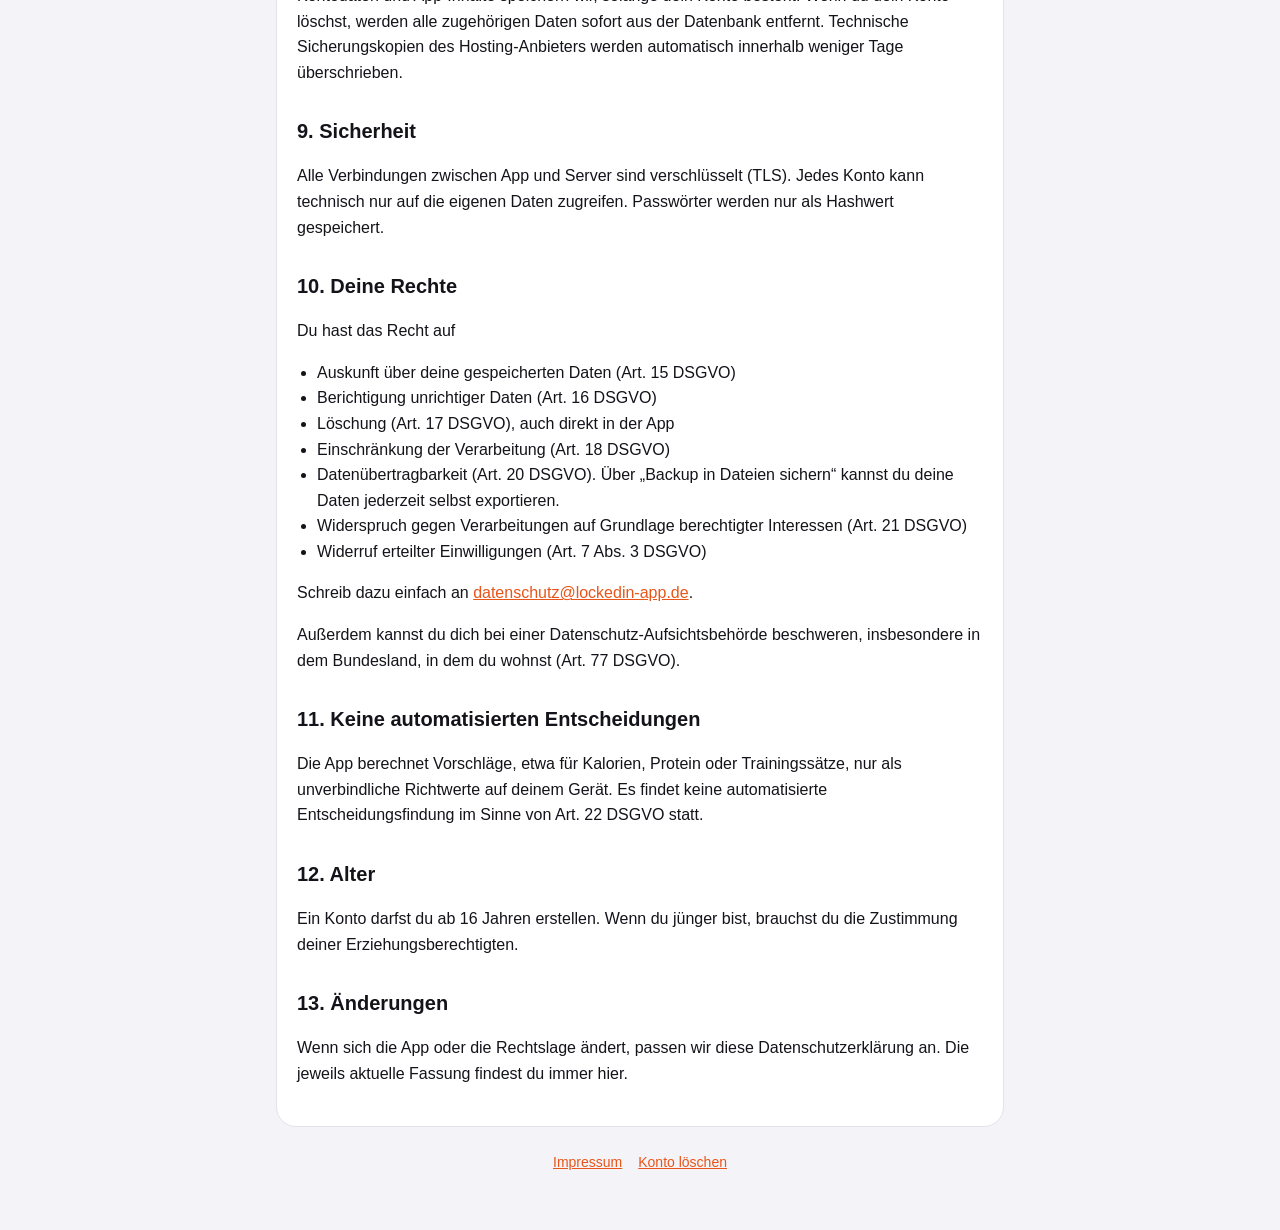
==== commit 1e23c2dc: "Remove personal address from datenschutz page Removed personal address details of the responsible pa" ====
--- a/datenschutz/index.html
+++ b/datenschutz/index.html
@@ -24,9 +24,7 @@
 
   <h2>1. Verantwortlicher</h2>
   <p>
-    Marlon Scherer<br>
-    Landstraße 1a<br>
-    79232 March, Deutschland<br>
+    
     E-Mail: <a href="mailto:datenschutz@lockedin-app.de">datenschutz@lockedin-app.de</a>
   </p>
   <p>Ein Datenschutzbeauftragter ist nicht benannt, da keine gesetzliche Pflicht dazu besteht.</p>
